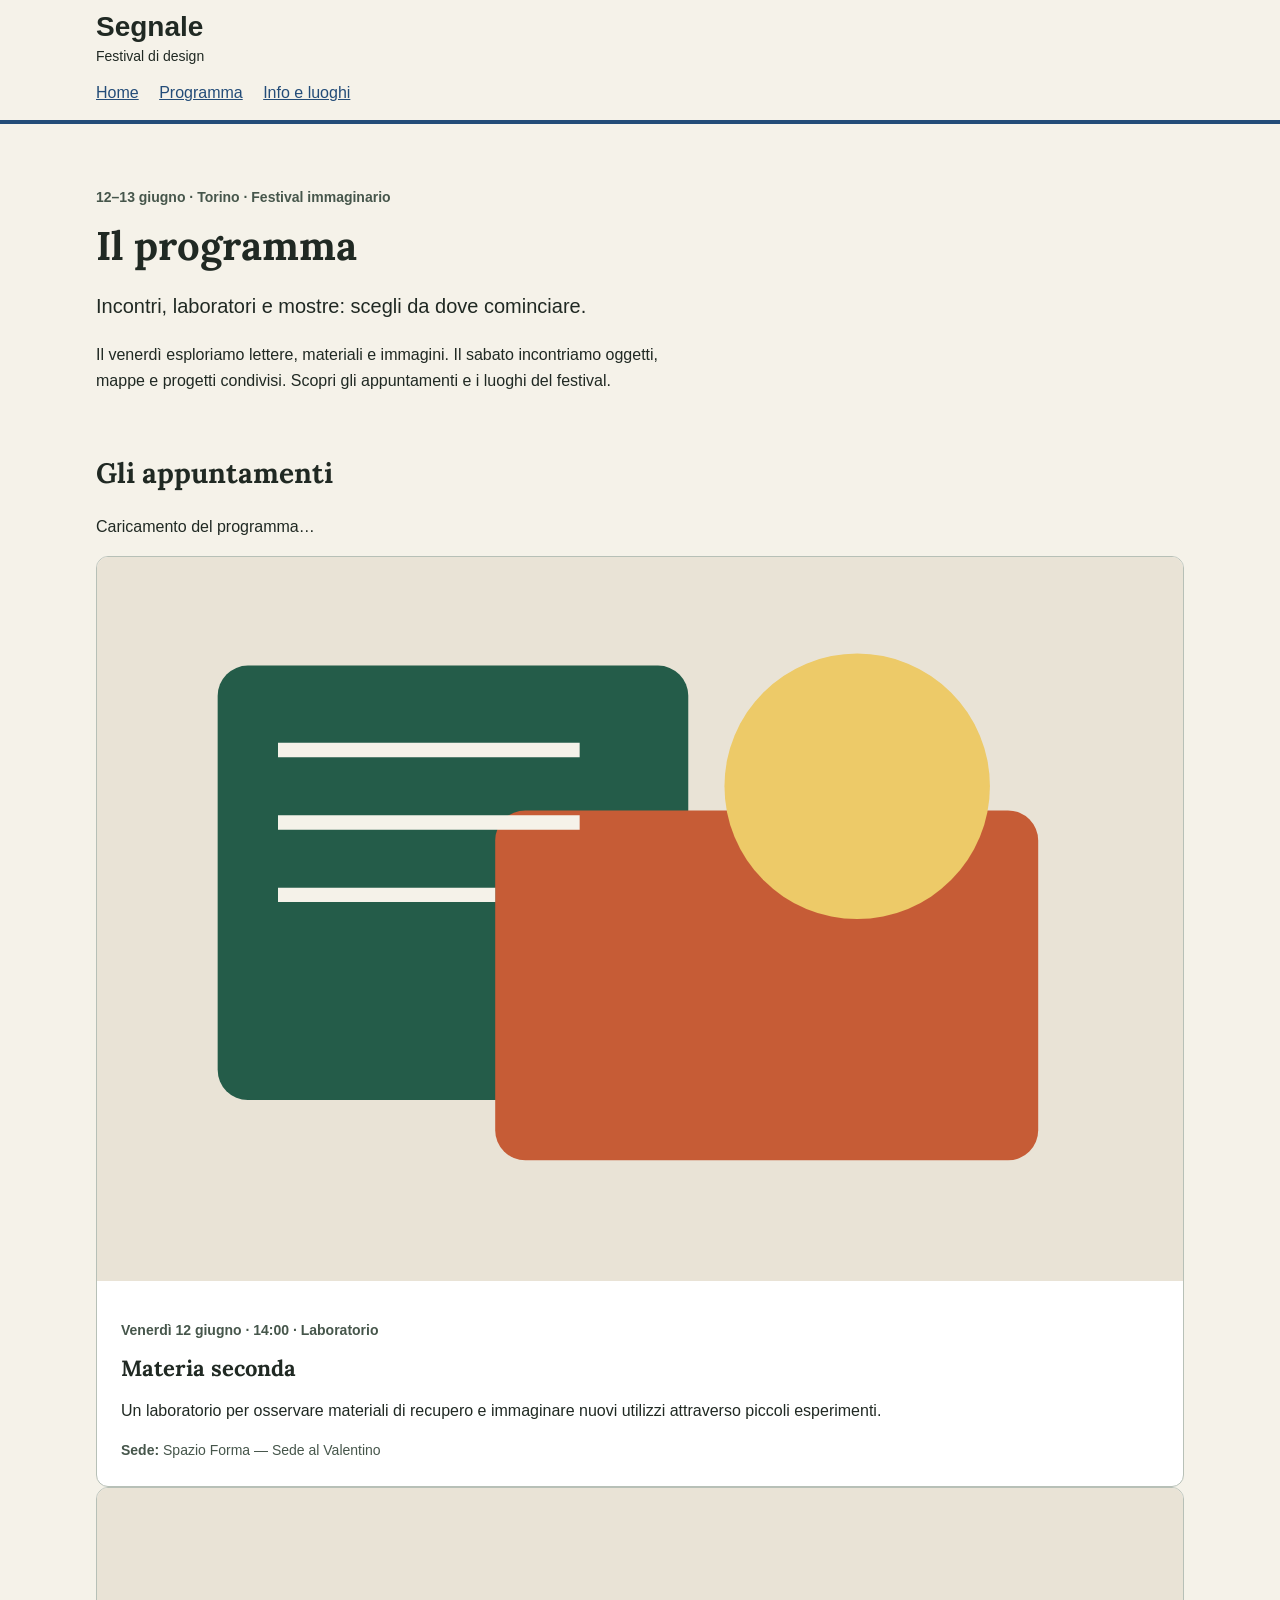
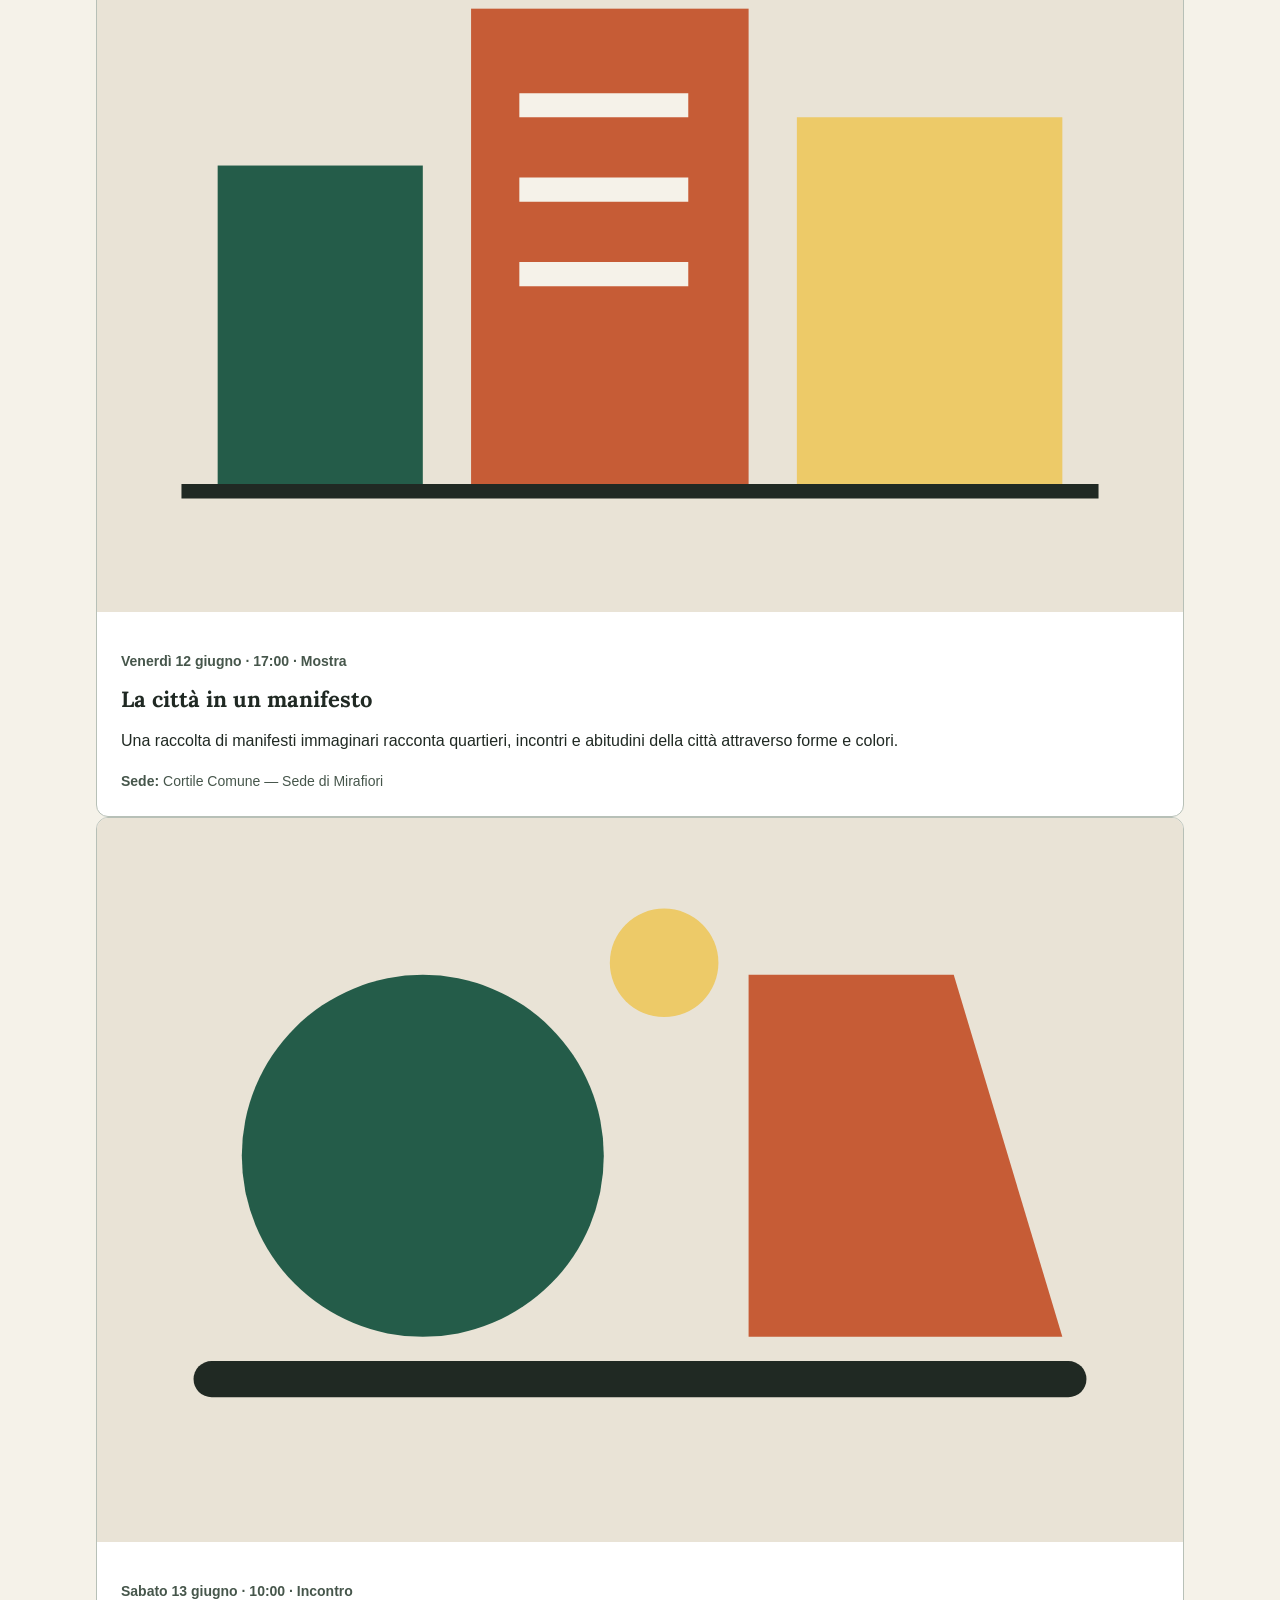
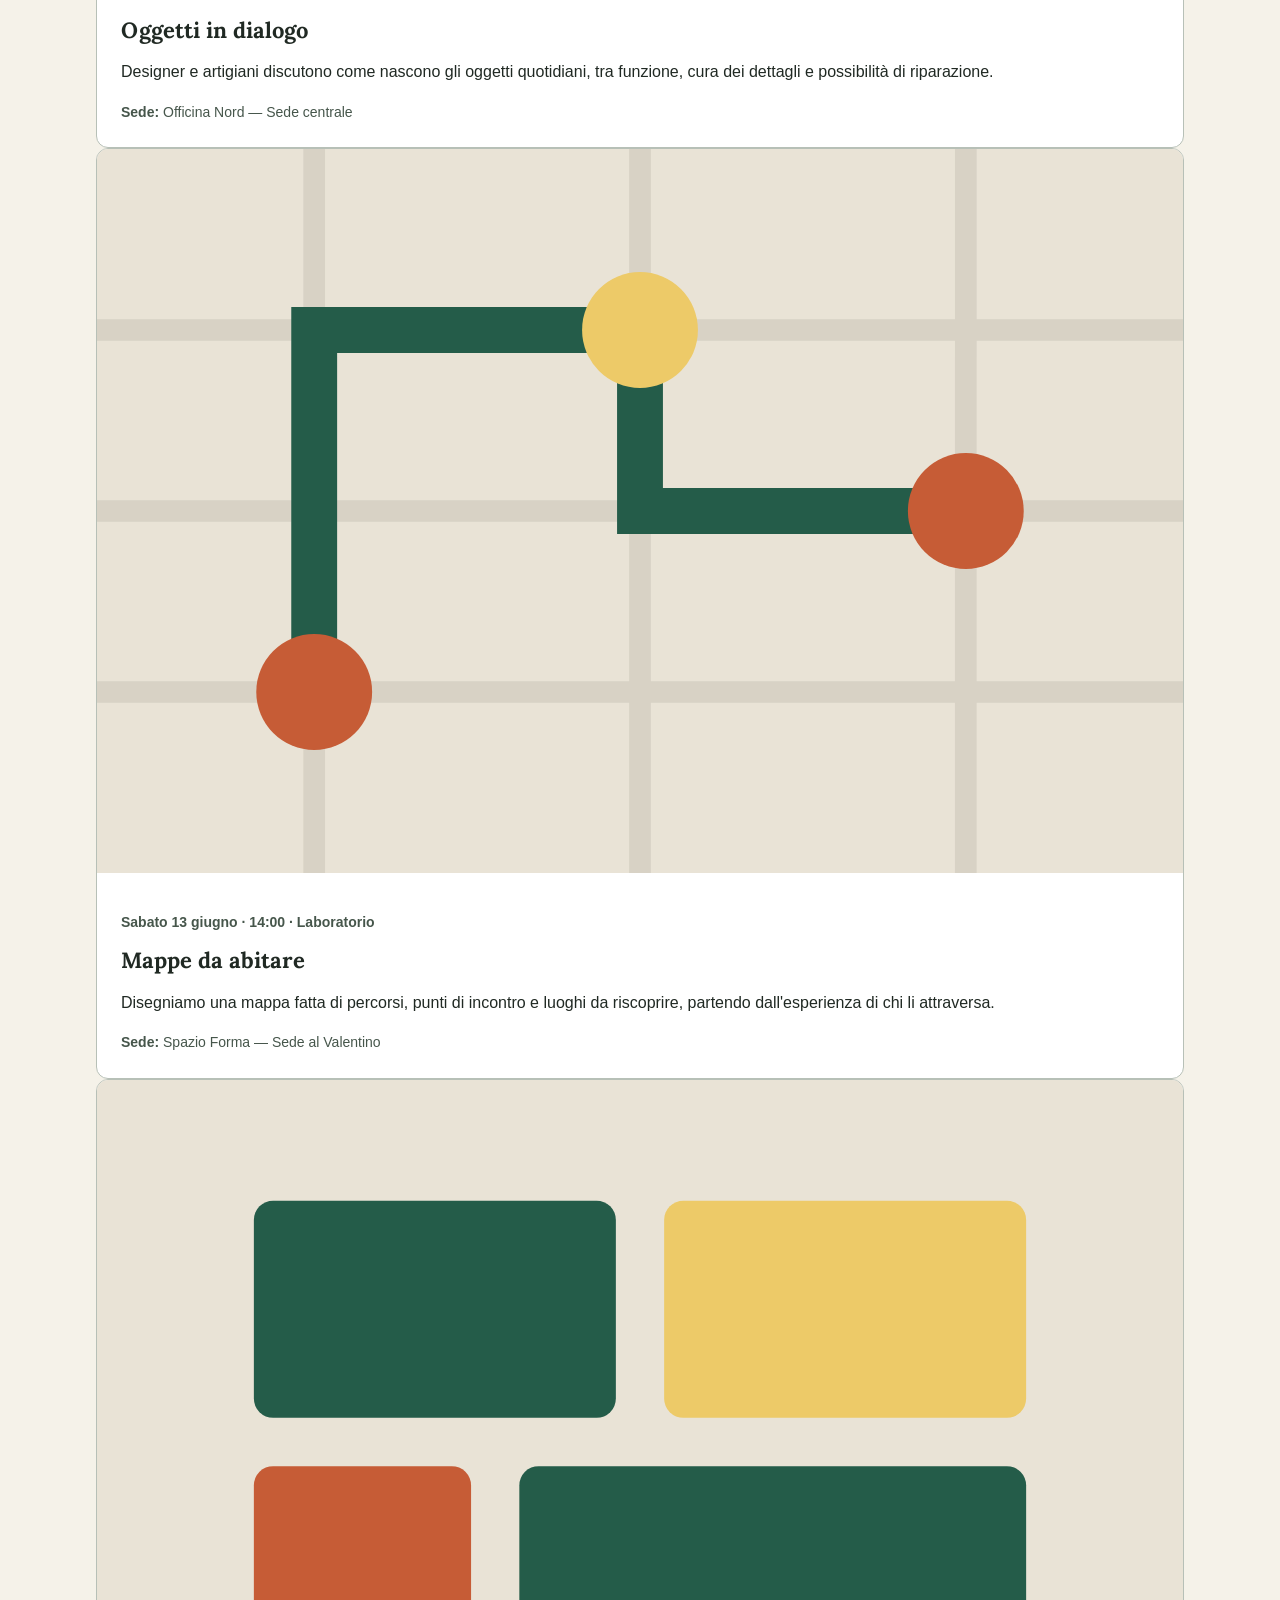
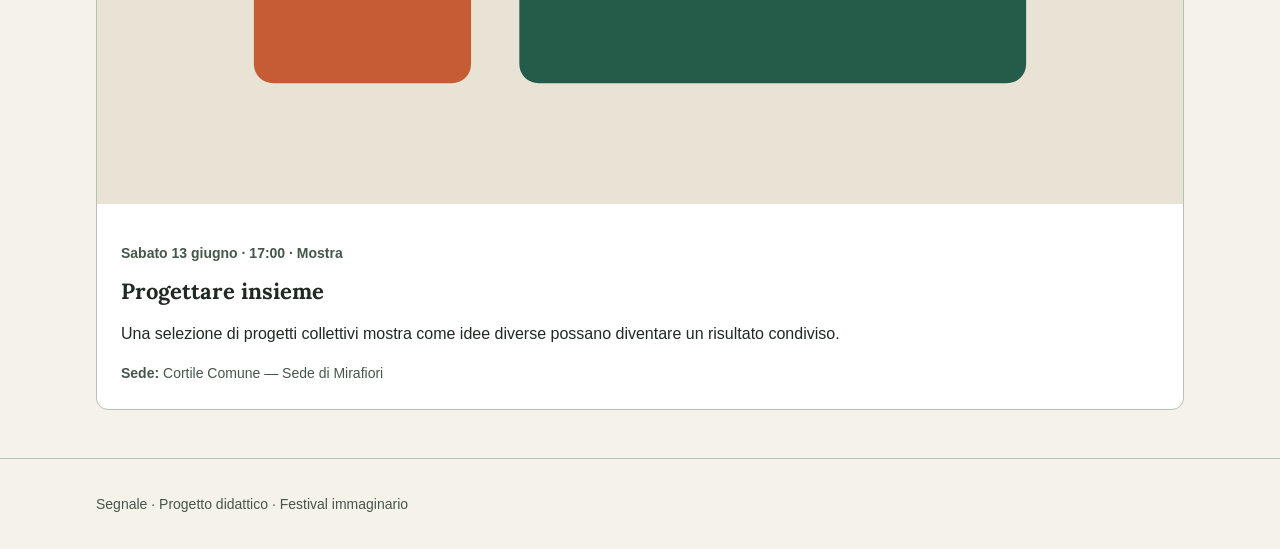
==== programma.html @ 393614ad "inizio" ====
<!doctype html>
<html lang="it">
<head>
  <meta charset="utf-8">
  <meta name="viewport" content="width=device-width, initial-scale=1">
  <title>Programma — Segnale</title>
  <link rel="stylesheet"
    href="https://fonts.googleapis.com/css2?family=Lora:wght@400;700&amp;display=swap">
  <link rel="stylesheet" href="style.css">
</head>
<body>
  <a class="skip-link" href="#contenuto">Vai al contenuto</a>
  <header class="site-header">
    <div class="container">
      <a class="brand" href="index.html">Segnale<span>Festival di design</span></a>
      <nav>
        <a href="index.html">Home</a>
        <a href="programma.html">Programma</a>
        <a href="info.html">Info e luoghi</a>
      </nav>
    </div>
  </header>

  <main id="contenuto" class="container">
    <section class="intro">
      <p class="eyebrow">12–13 giugno · Torino · Festival immaginario</p>
      <h1 id="titolo-programma">Il programma</h1>
      <p class="lead">Incontri, laboratori e mostre: scegli da dove cominciare.</p>
      <p class="reading-text">Il venerdì esploriamo lettere, materiali e immagini. Il sabato incontriamo oggetti, mappe e progetti condivisi. Scopri gli appuntamenti e i luoghi del festival.</p>
    </section>

    <section class="content-section">
      <h2 id="titolo-eventi">Gli appuntamenti</h2>
      <p id="stato-programma">Caricamento del programma…</p>
<div class="event-grid" id="elenco-eventi"></div>
<noscript><p>Per vedere il programma serve JavaScript.</p></noscript>

        </article>
        <article class="event-card">
          <img src="assets/materia-seconda.svg" alt="Forme sovrapposte che richiamano campioni di materiali" width="900" height="600">
          <div class="event-body">
            <p class="event-meta">Venerdì 12 giugno · 14:00 · Laboratorio</p>
            <h3>Materia seconda</h3>
            <p>Un laboratorio per osservare materiali di recupero e immaginare nuovi utilizzi attraverso piccoli esperimenti.</p>
            <p class="event-place"><strong>Sede:</strong> Spazio Forma — Sede al Valentino</p>
          </div>
        </article>
        <article class="event-card">
          <img src="assets/citta-manifesto.svg" alt="Rettangoli colorati compongono una città astratta." width="900" height="600">
          <div class="event-body">
            <p class="event-meta">Venerdì 12 giugno · 17:00 · Mostra</p>
            <h3>La città in un manifesto</h3>
            <p>Una raccolta di manifesti immaginari racconta quartieri, incontri e abitudini della città attraverso forme e colori.</p>
            <p class="event-place"><strong>Sede:</strong> Cortile Comune — Sede di Mirafiori</p>
          </div>
        </article>
        <article class="event-card">
          <img src="assets/oggetti-dialogo.svg" alt="Due forme geometriche si fronteggiano sopra una linea comune." width="900" height="600">
          <div class="event-body">
            <p class="event-meta">Sabato 13 giugno · 10:00 · Incontro</p>
            <h3>Oggetti in dialogo</h3>
            <p>Designer e artigiani discutono come nascono gli oggetti quotidiani, tra funzione, cura dei dettagli e possibilità di riparazione.</p>
            <p class="event-place"><strong>Sede:</strong> Officina Nord — Sede centrale</p>
          </div>
        </article>
        <article class="event-card">
          <img src="assets/mappe-abitare.svg" alt="Un percorso collega tre punti su una mappa geometrica." width="900" height="600">
          <div class="event-body">
            <p class="event-meta">Sabato 13 giugno · 14:00 · Laboratorio</p>
            <h3>Mappe da abitare</h3>
            <p>Disegniamo una mappa fatta di percorsi, punti di incontro e luoghi da riscoprire, partendo dall'esperienza di chi li attraversa.</p>
            <p class="event-place"><strong>Sede:</strong> Spazio Forma — Sede al Valentino</p>
          </div>
        </article>
        <article class="event-card">
          <img src="assets/progettare-insieme.svg" alt="Moduli di colori diversi si incastrano in una composizione comune." width="900" height="600">
          <div class="event-body">
            <p class="event-meta">Sabato 13 giugno · 17:00 · Mostra</p>
            <h3>Progettare insieme</h3>
            <p>Una selezione di progetti collettivi mostra come idee diverse possano diventare un risultato condiviso.</p>
            <p class="event-place"><strong>Sede:</strong> Cortile Comune — Sede di Mirafiori</p>
          </div>
        </article>
      </div>
    </section>
  </main>

  <footer class="site-footer"><div class="container"><p>Segnale · Progetto didattico · Festival immaginario</p></div></footer>
</body>
</html>
---- style.css ----
/* Segnale: esempio completo della consegna su Home e Programma. */

/* Valori condivisi: le regole interessate li richiamano con var(). */
:root {
  --colore-primario: #234c78;
  --colore-primario-scuro: #163454;
  --colore-sfondo: #f5f2e9;
  --colore-testo: #202923;
  --font-testo: Arial, Helvetica, sans-serif;
  --font-titoli: "Lora", Georgia, "Times New Roman", serif;
}

* {
  box-sizing: border-box;
}

body {
  margin: 0;
  background: var(--colore-sfondo);
  color: var(--colore-testo);
  font-family: var(--font-testo);
  font-size: 1rem;
  line-height: 1.6;
}

a {
  color: var(--colore-primario);
}

a:hover {
  text-decoration: underline;
}

a:focus {
  outline: 3px solid var(--colore-testo);
}

.container {
  width: 92%;
  max-width: 68rem;
  margin: 0 auto;
}

/* Il fondo opaco mantiene il contrasto durante lo scorrimento.
   z-index tiene l'intestazione davanti a galleria e mappa. */
.site-header {
  position: sticky;
  top: 0;
  z-index: 10;
  background: var(--colore-sfondo);
  padding: 0.625rem 0;
  border-bottom: 4px solid var(--colore-primario);
}

.brand {
  display: inline-block;
  color: var(--colore-testo);
  font-size: 1.75rem;
  font-weight: bold;
  line-height: 1.2;
  text-decoration: none;
}

.brand span {
  display: block;
  margin-top: 0.25rem;
  font-size: 0.875rem;
  font-weight: normal;
}

nav {
  margin-top: 0.5rem;
}

/* Menu semplice: i collegamenti vanno a capo se manca spazio. */
nav a {
  display: inline-block;
  margin-right: 1rem;
  padding: 0.25rem 0;
}


.intro {
  padding: 3rem 0 1rem;
}

.eyebrow,
.event-meta {
  color: #46564b;
  font-size: 0.875rem;
  font-weight: bold;
}

h1,
h2,
h3 {
  font-family: var(--font-titoli);
  line-height: 1.2;
}

h1 {
  max-width: 18ch;
  margin: 0.75rem 0 1.25rem;
  font-size: 2.5rem;
}

h2 {
  font-size: 1.75rem;
}

h3 {
  margin: 0.5rem 0 0.75rem;
  font-size: 1.375rem;
}

.lead {
  max-width: 48ch;
  font-size: 1.25rem;
}

.reading-text {
  max-width: 65ch;
}

.button-link {
  display: inline-block;
  margin-top: 1rem;
  padding: 0.75rem 1.25rem;
  border-radius: 0.5rem;
  background: var(--colore-primario);
  color: #ffffff;
  font-weight: bold;
  text-decoration: none;
}

.button-link:hover {
  background: var(--colore-primario-scuro);
}

.content-section {
  margin: 2rem 0 3rem;
}

.festival-image {
  display: block;
  width: 100%;
  max-width: 54rem;
  height: auto;
  margin-top: 1.5rem;
  border-radius: 0.75rem;
}

.venues {
  padding-left: 1.25rem;
}

.venues li {
  margin-bottom: 0.5rem;
}

/* Disposizione di base: una colonna. */
.event-grid {
  display: grid;
  grid-template-columns: 1fr;
  gap: 2rem;
}

.event-card {
  overflow: hidden;
  border: 1px solid #b7c0b7;
  border-radius: 0.75rem;
  background: #ffffff;
}

.event-card img {
  display: block;
  width: 100%;
  height: auto;
}

.event-body {
  padding: 1.5rem;
}

.event-place {
  margin-bottom: 0;
  color: #46564b;
  font-size: 0.875rem;
}

.site-footer {
  padding: 1.25rem 0;
  border-top: 1px solid #b7c0b7;
  color: #46564b;
  font-size: 0.875rem;
}

.skip-link {
  position: absolute;
  z-index: 20;
  top: -6rem;
  left: 1rem;
  padding: 0.75rem 1rem;
  background: #ffffff;
  color: var(--colore-testo);
}

.skip-link:focus {
  top: 1rem;
}

/* Da 600 px: due colonne. */
@media (min-width: 600px) {
  .event-grid {
    grid-template-columns: repeat(2, 1fr);
  }
}

/* Da 1024 px: tre colonne. Questa regola segue quella da 600 px. */
@media (min-width: 1024px) {
  .event-grid {
    grid-template-columns: repeat(3, 1fr);
  }
}

/* Info e luoghi: componenti aggiunti al sito esistente. */
button {
  padding: 0.65rem 0.5rem;
  border: 2px solid var(--colore-primario);
  border-radius: 0.5rem;
  background: var(--colore-primario);
  color: #ffffff;
  font-family: var(--font-testo);
  font-size: 1rem;
  font-weight: bold;
  cursor: pointer;
}

button:hover {
  background: var(--colore-primario-scuro);
}

button:focus {
  outline: 3px solid var(--colore-testo);
}

.venue-gallery {
  max-width: 54rem;
}

.venue-swiper {
  width: 100%;
}

.venue-slide {
  margin: 0;
  overflow: hidden;
  border: 1px solid #b7c0b7;
  border-radius: 0.75rem;
  background: #ffffff;
}

.venue-slide img {
  display: block;
  width: 100%;
  height: auto;
}

.venue-slide figcaption {
  padding: 1.25rem;
}

.gallery-controls {
  display: grid;
  grid-template-columns: repeat(2, 1fr);
  gap: 0.75rem;
  margin-top: 1rem;
}

.gallery-count {
  margin: 0.75rem 0 0;
  text-align: center;
}

@media (max-width: 319px) {
  .gallery-label {
    font-size: 0;
  }
}

.map-container {
  margin: 1.5rem 0;
  overflow: hidden;
  border: 1px solid #b7c0b7;
  border-radius: 0.75rem;
  background: #ffffff;
}

.map-container iframe {
  display: block;
  width: 100%;
  height: 28rem;
  border: 0;
}

.venue-addresses {
  display: grid;
  grid-template-columns: 1fr;
  gap: 1.5rem;
}

.venue-address {
  padding: 1.25rem;
  border: 1px solid #b7c0b7;
  border-radius: 0.75rem;
}

.teaching-note {
  margin-top: 2rem;
}

@media (min-width: 768px) {
  .venue-addresses {
    grid-template-columns: repeat(3, 1fr);
  }
}
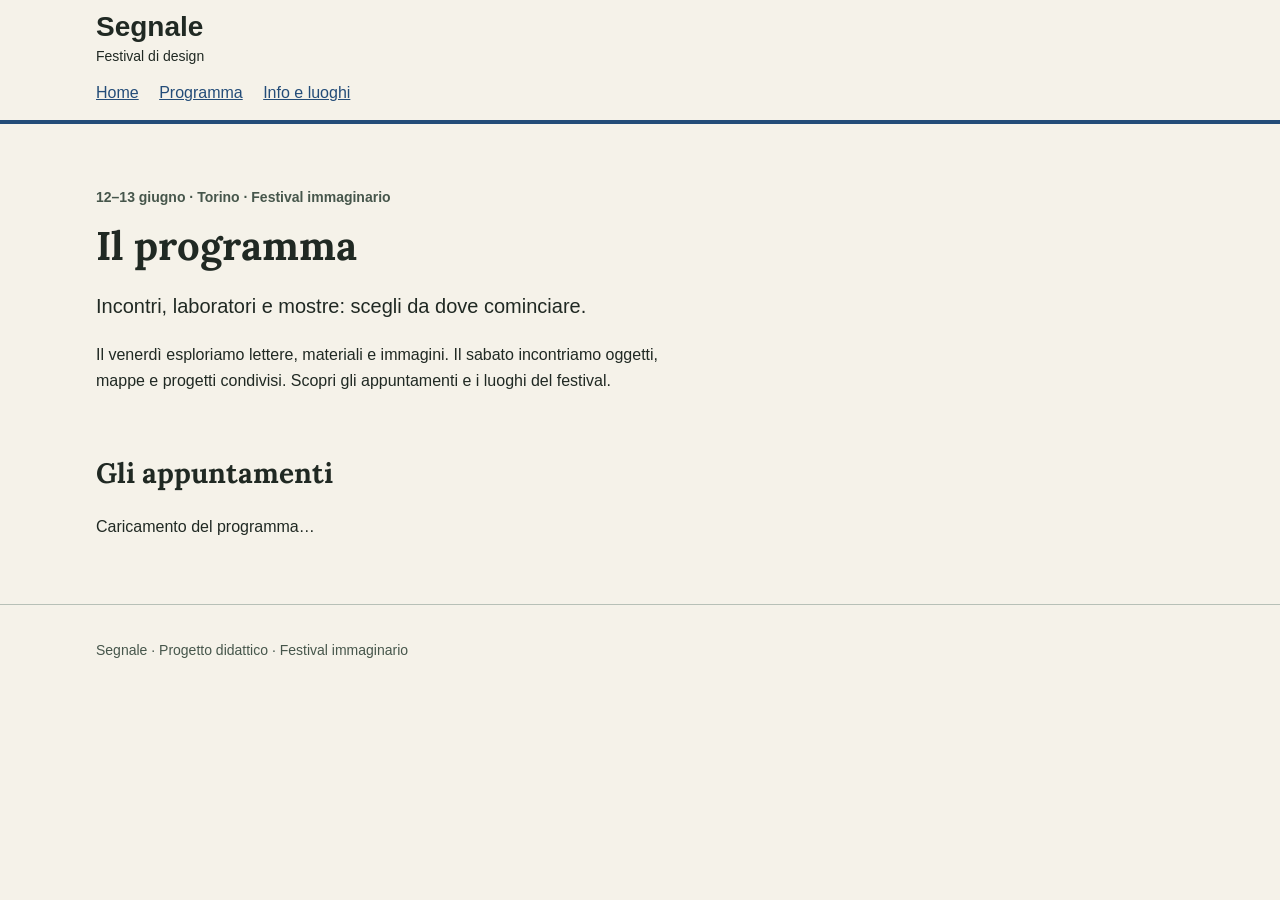
==== commit aed8193a: "passaggio 2" ====
--- a/programma.html
+++ b/programma.html
@@ -31,57 +31,8 @@
 
     <section class="content-section">
       <h2 id="titolo-eventi">Gli appuntamenti</h2>
-      <p id="stato-programma">Caricamento del programma…</p>
-<div class="event-grid" id="elenco-eventi"></div>
-<noscript><p>Per vedere il programma serve JavaScript.</p></noscript>
-
-        </article>
-        <article class="event-card">
-          <img src="assets/materia-seconda.svg" alt="Forme sovrapposte che richiamano campioni di materiali" width="900" height="600">
-          <div class="event-body">
-            <p class="event-meta">Venerdì 12 giugno · 14:00 · Laboratorio</p>
-            <h3>Materia seconda</h3>
-            <p>Un laboratorio per osservare materiali di recupero e immaginare nuovi utilizzi attraverso piccoli esperimenti.</p>
-            <p class="event-place"><strong>Sede:</strong> Spazio Forma — Sede al Valentino</p>
-          </div>
-        </article>
-        <article class="event-card">
-          <img src="assets/citta-manifesto.svg" alt="Rettangoli colorati compongono una città astratta." width="900" height="600">
-          <div class="event-body">
-            <p class="event-meta">Venerdì 12 giugno · 17:00 · Mostra</p>
-            <h3>La città in un manifesto</h3>
-            <p>Una raccolta di manifesti immaginari racconta quartieri, incontri e abitudini della città attraverso forme e colori.</p>
-            <p class="event-place"><strong>Sede:</strong> Cortile Comune — Sede di Mirafiori</p>
-          </div>
-        </article>
-        <article class="event-card">
-          <img src="assets/oggetti-dialogo.svg" alt="Due forme geometriche si fronteggiano sopra una linea comune." width="900" height="600">
-          <div class="event-body">
-            <p class="event-meta">Sabato 13 giugno · 10:00 · Incontro</p>
-            <h3>Oggetti in dialogo</h3>
-            <p>Designer e artigiani discutono come nascono gli oggetti quotidiani, tra funzione, cura dei dettagli e possibilità di riparazione.</p>
-            <p class="event-place"><strong>Sede:</strong> Officina Nord — Sede centrale</p>
-          </div>
-        </article>
-        <article class="event-card">
-          <img src="assets/mappe-abitare.svg" alt="Un percorso collega tre punti su una mappa geometrica." width="900" height="600">
-          <div class="event-body">
-            <p class="event-meta">Sabato 13 giugno · 14:00 · Laboratorio</p>
-            <h3>Mappe da abitare</h3>
-            <p>Disegniamo una mappa fatta di percorsi, punti di incontro e luoghi da riscoprire, partendo dall'esperienza di chi li attraversa.</p>
-            <p class="event-place"><strong>Sede:</strong> Spazio Forma — Sede al Valentino</p>
-          </div>
-        </article>
-        <article class="event-card">
-          <img src="assets/progettare-insieme.svg" alt="Moduli di colori diversi si incastrano in una composizione comune." width="900" height="600">
-          <div class="event-body">
-            <p class="event-meta">Sabato 13 giugno · 17:00 · Mostra</p>
-            <h3>Progettare insieme</h3>
-            <p>Una selezione di progetti collettivi mostra come idee diverse possano diventare un risultato condiviso.</p>
-            <p class="event-place"><strong>Sede:</strong> Cortile Comune — Sede di Mirafiori</p>
-          </div>
-        </article>
-      </div>
+     <p id="stato-programma">Caricamento del programma…</p>
+      <div class="event-grid" id="elenco-eventi"></div>
     </section>
   </main>
 
